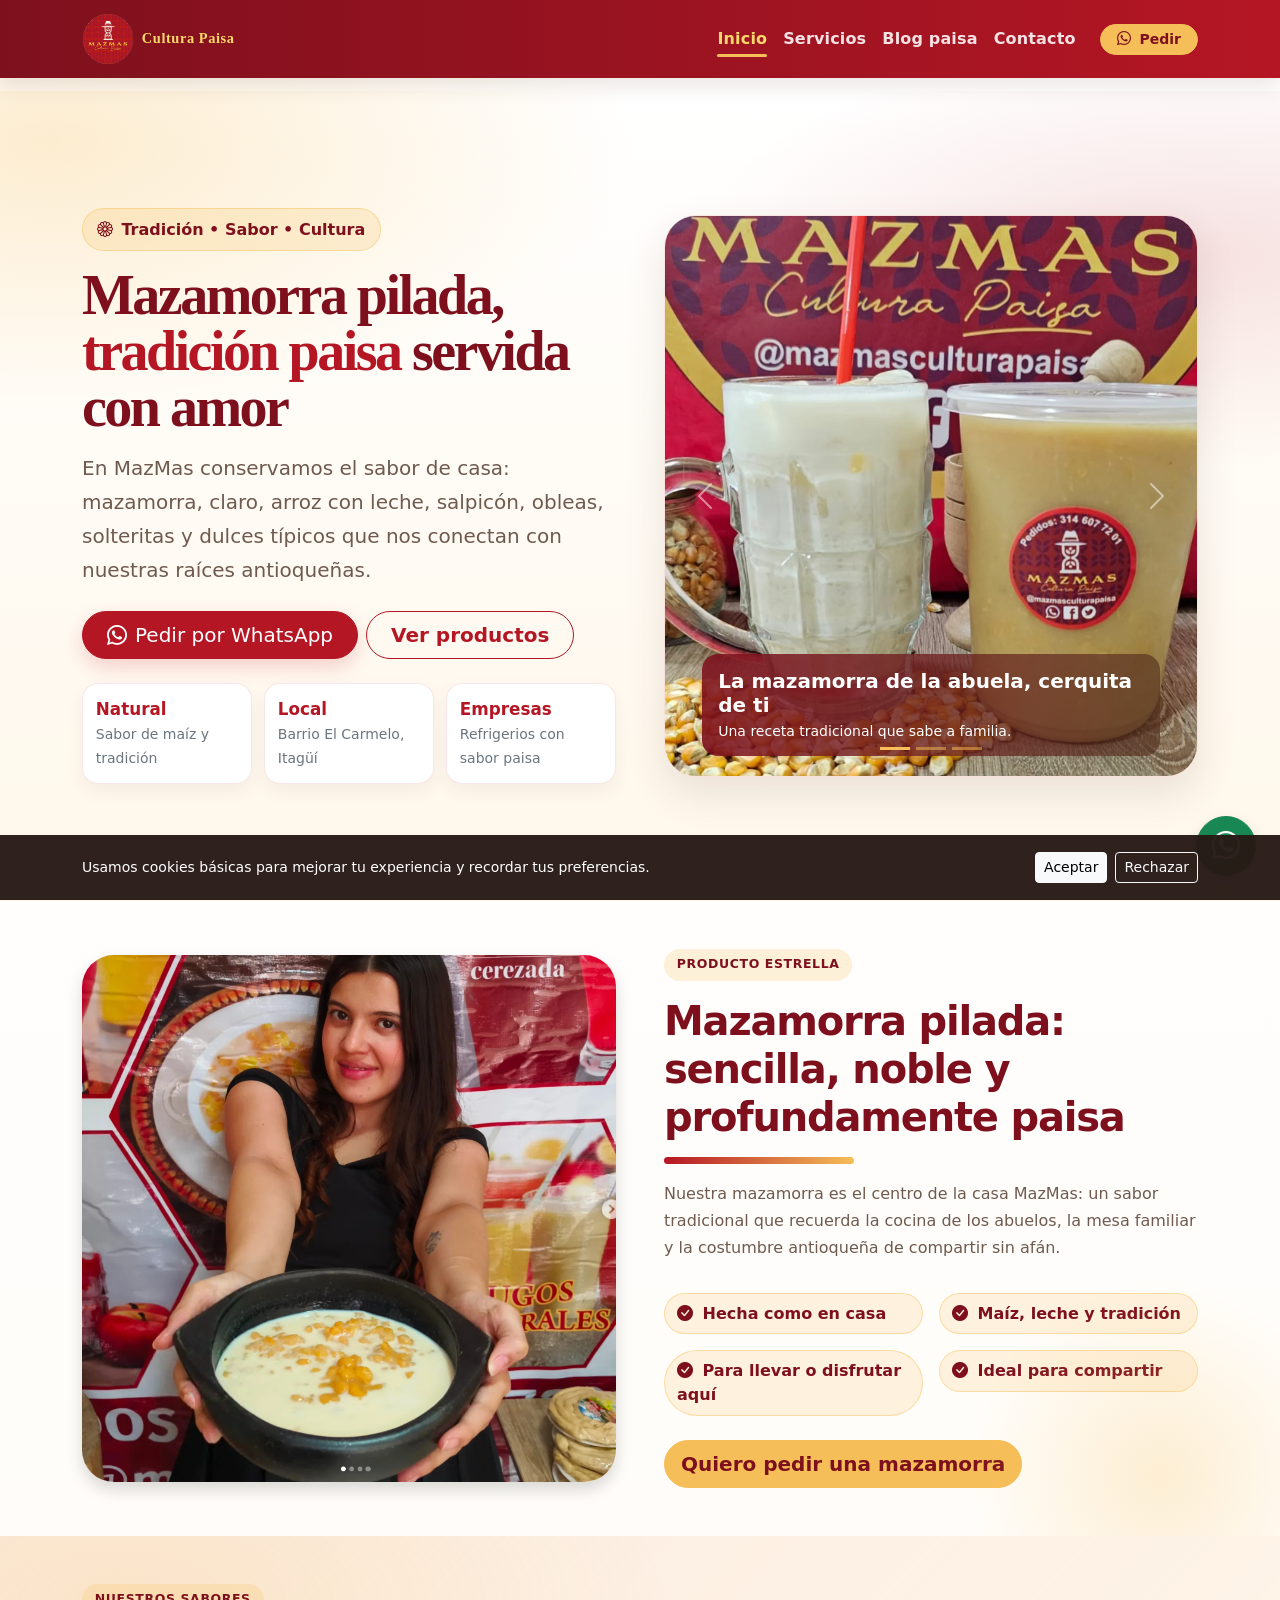
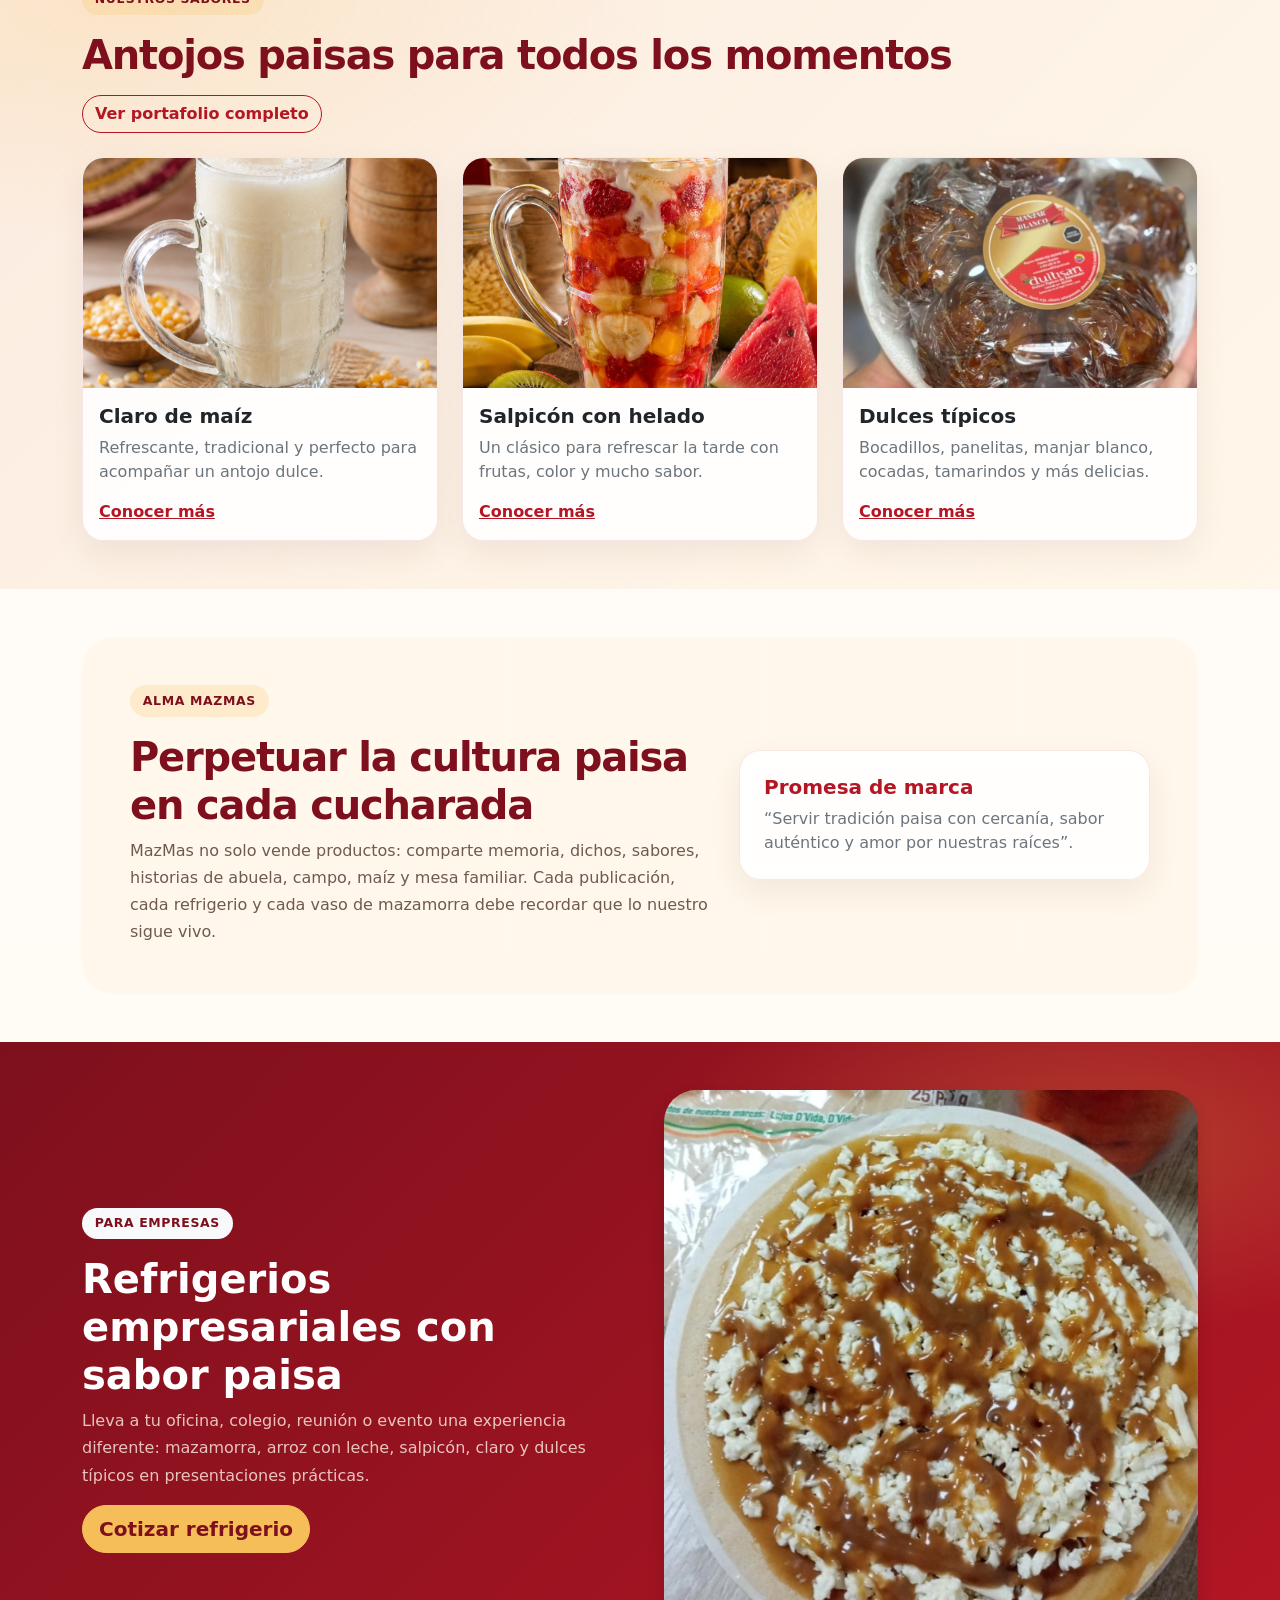
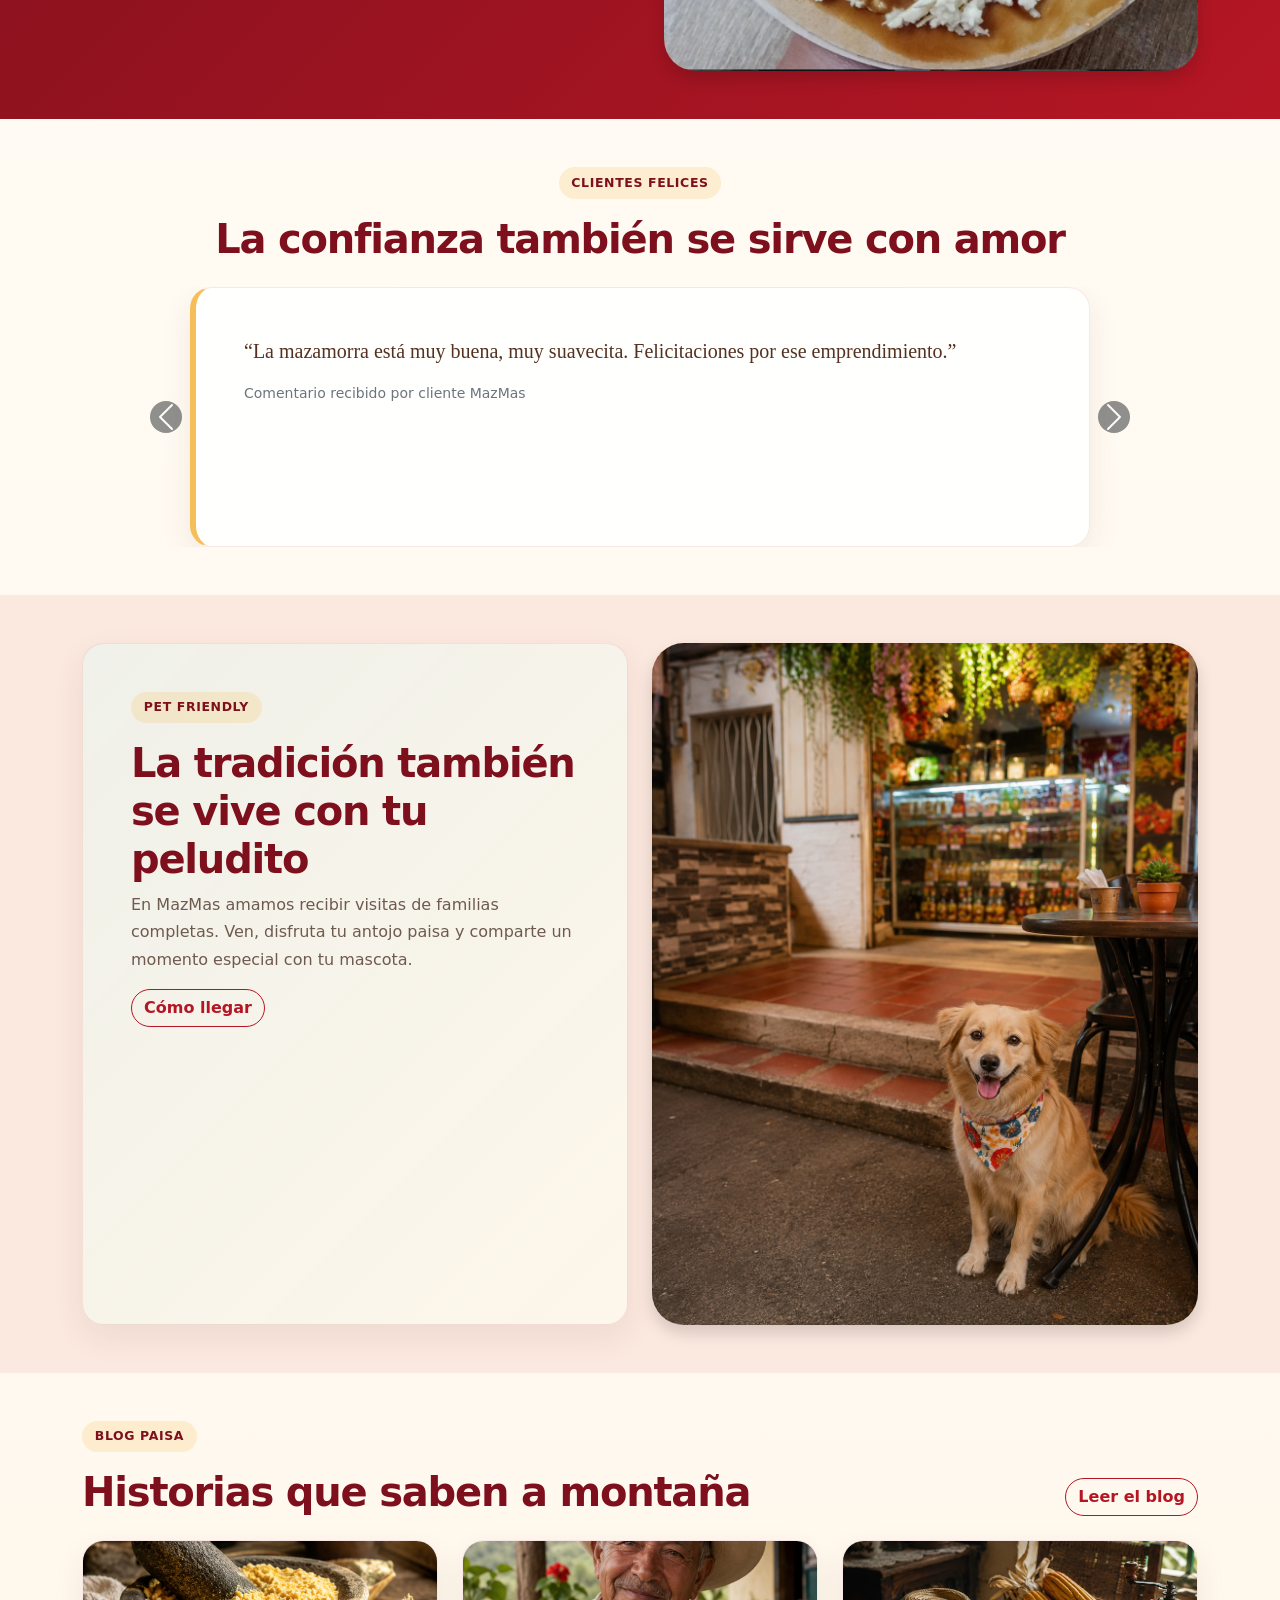
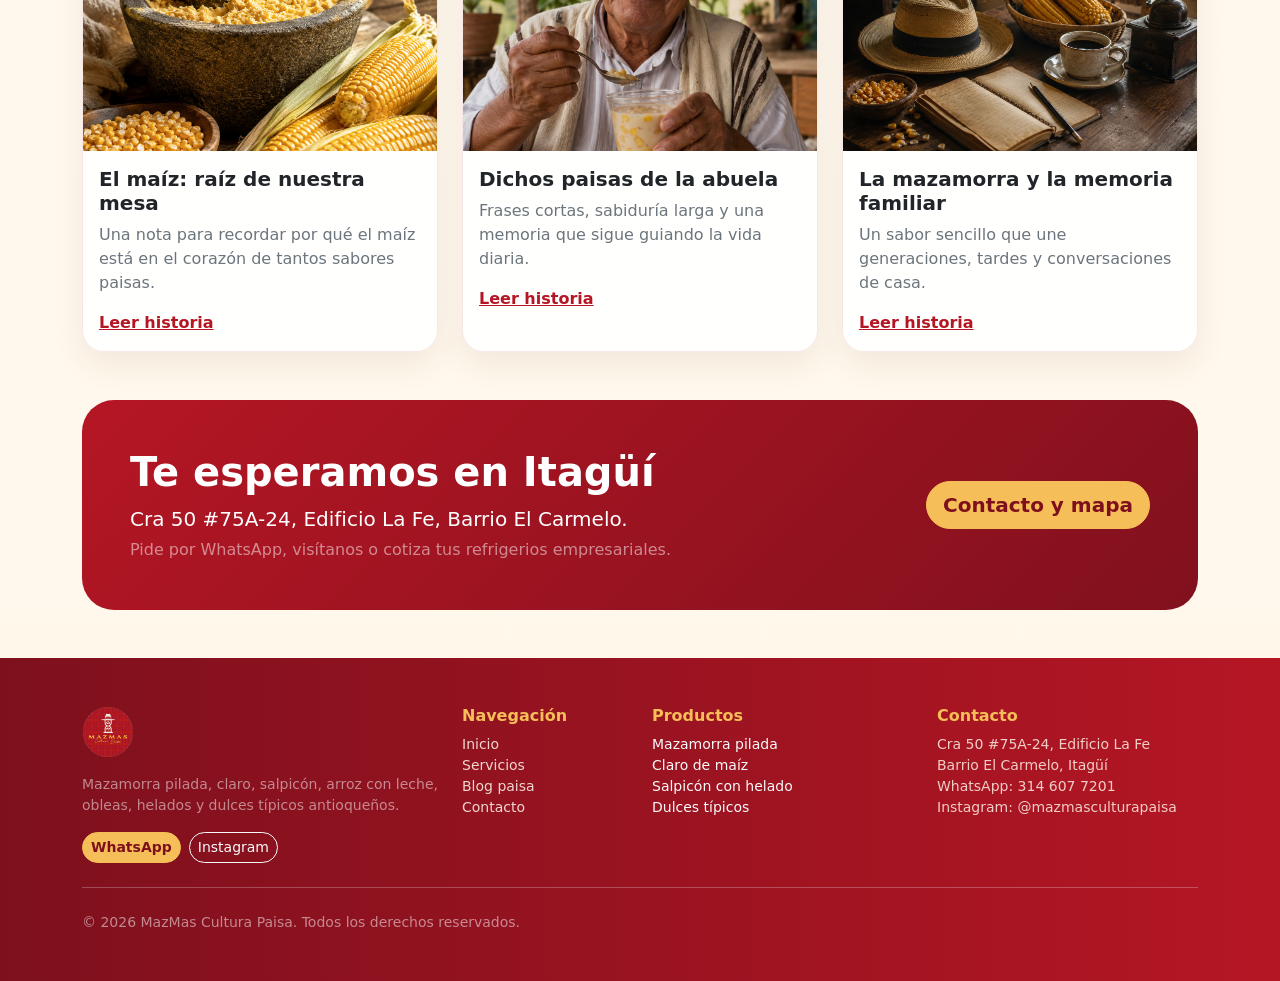
==== index.html @ f9af4843 "Add files via upload" ====
<!doctype html>
<html lang="es" data-bs-theme="light">
<head>
  <meta charset="utf-8">
  <meta name="viewport" content="width=device-width, initial-scale=1">
  <title>MazMas Cultura Paisa | Mazamorra pilada y dulces típicos en Itagüí</title>
  <meta name="description" content="Mazamorra pilada, claro, salpicón, arroz con leche, obleas, helados y dulces típicos antioqueños. Visítanos en Itagüí o pide por WhatsApp.">
  <meta name="keywords" content="mazamorra en Itagüí, mazamorra paisa, dulces típicos antioqueños, salpicón con helado, claro de maíz, refrigerios empresariales">
  <meta property="og:title" content="MazMas Cultura Paisa | Mazamorra pilada y tradición antioqueña">
  <meta property="og:description" content="El sabor de lo nuestro: mazamorra pilada, claro, arroz con leche, salpicón y dulces típicos.">
  <meta property="og:type" content="website">
  <meta property="og:image" content="assets/img/hero-mazamorra.jpg">
  <meta property="og:url" content="https://www.mazmasculturapaisa.com">
  <link rel="icon" href="favicon.svg" type="image/svg+xml">
  <link href="https://cdn.jsdelivr.net/npm/bootstrap@5.3.8/dist/css/bootstrap.min.css" rel="stylesheet">
  <link rel="stylesheet" href="https://cdn.jsdelivr.net/npm/bootstrap-icons@1.13.1/font/bootstrap-icons.min.css">
  <link rel="stylesheet" href="assets/css/main.css">
  <link rel="stylesheet" href="assets/css/index.css">
  <script type="application/ld+json">
  {
    "@context": "https://schema.org",
    "@type": "Restaurant",
    "name": "MazMas Cultura Paisa",
    "servesCuisine": "Colombiana tradicional",
    "address": {
      "@type": "PostalAddress",
      "streetAddress": "Cra 50 #75A-24, Edificio La Fe, Barrio El Carmelo",
      "addressLocality": "Itagüí",
      "addressRegion": "Antioquia",
      "addressCountry": "CO"
    },
    "telephone": "+57 314 607 7201",
    "sameAs": ["https://www.instagram.com/mazmasculturapaisa/"]
  }
  </script>
</head>
<body class="d-flex flex-column min-vh-100">

<a class="skip-link" href="#contenido">Saltar al contenido principal</a>
<header class="border-bottom">
  <nav class="navbar navbar-expand-lg navbar-dark bg-mazmas fixed-top" aria-label="Barra de navegación principal">
    <div class="container">
      <a class="navbar-brand d-flex align-items-center gap-2 fw-bold" href="index.html" title="Ir al inicio">
        <img src="assets/img/logo-mazmas-transparente.png" alt="Cultura Paisa" class="logo-mazmas" loading="eager">
        <span class="brand-tagline">Cultura Paisa</span>
      </a>
      <button class="navbar-toggler" type="button" data-bs-toggle="collapse" data-bs-target="#navMain"
        aria-controls="navMain" aria-expanded="false" aria-label="Mostrar menú">
        <span class="navbar-toggler-icon"></span>
      </button>
      <div id="navMain" class="collapse navbar-collapse">
        <ul class="navbar-nav ms-auto align-items-lg-center">
          <li class="nav-item"><a class="nav-link active" aria-current="page" href="index.html">Inicio</a></li>
          <li class="nav-item"><a class="nav-link" href="pages/servicios.html">Servicios</a></li>
          <li class="nav-item"><a class="nav-link" href="pages/blog.html">Blog paisa</a></li>
          <li class="nav-item"><a class="nav-link" href="pages/contacto.html">Contacto</a></li>
          <li class="nav-item ms-lg-3 mt-2 mt-lg-0">
            <a class="btn btn-gold btn-sm rounded-pill px-3" href="https://wa.me/573146077201?text=Hola%20MazMas%2C%20quiero%20hacer%20un%20pedido." target="_blank" rel="noopener">
              <i class="bi bi-whatsapp me-1" aria-hidden="true"></i> Pedir
            </a>
          </li>
        </ul>
      </div>
    </div>
  </nav>
</header>

<main id="contenido" class="pt-navbar">
  <section class="hero-mazmas py-5">
    <div class="container">
      <div class="row align-items-center g-5">
        <div class="col-lg-6">
          <span class="hero-kicker mb-3"><i class="bi bi-flower1" aria-hidden="true"></i> Tradición • Sabor • Cultura</span>
          <h1 class="display-4 fw-bold hero-title lh-1 mb-3">Mazamorra pilada, <span>tradición paisa</span> servida con amor</h1>
          <p class="lead lead-soft mb-4">
            En MazMas conservamos el sabor de casa: mazamorra, claro, arroz con leche, salpicón, obleas, solteritas y dulces típicos que nos conectan con nuestras raíces antioqueñas.
          </p>
          <div class="d-flex flex-wrap gap-2 mb-4">
            <a class="btn btn-mazmas btn-lg rounded-pill px-4" href="https://wa.me/573146077201?text=Hola%20MazMas%2C%20quiero%20hacer%20un%20pedido." target="_blank" rel="noopener">
              <i class="bi bi-whatsapp me-2" aria-hidden="true"></i>Pedir por WhatsApp
            </a>
            <a class="btn btn-outline-mazmas btn-lg rounded-pill px-4" href="pages/servicios.html">Ver productos</a>
          </div>
          <div class="hero-stats">
            <div class="stat-pill"><strong>Natural</strong><span class="small text-secondary">Sabor de maíz y tradición</span></div>
            <div class="stat-pill"><strong>Local</strong><span class="small text-secondary">Barrio El Carmelo, Itagüí</span></div>
            <div class="stat-pill"><strong>Empresas</strong><span class="small text-secondary">Refrigerios con sabor paisa</span></div>
          </div>
        </div>
        <div class="col-lg-6">
          <div id="carouselHeroMazmas" class="carousel slide hero-card" data-bs-ride="carousel" aria-label="Carrusel MazMas">
            <div class="carousel-indicators">
              <button type="button" data-bs-target="#carouselHeroMazmas" data-bs-slide-to="0" class="active" aria-current="true" aria-label="Mazamorra"></button>
              <button type="button" data-bs-target="#carouselHeroMazmas" data-bs-slide-to="1" aria-label="Local"></button>
              <button type="button" data-bs-target="#carouselHeroMazmas" data-bs-slide-to="2" aria-label="Refrigerios"></button>
            </div>
            <div class="carousel-inner">
              <div class="carousel-item active" data-bs-interval="5200">
                <img src="assets/img/Mazamorra 1.png" class="d-block w-100" alt="Mazamorra pilada MazMas servida con maíz y leche" loading="eager">
                <div class="carousel-caption">
                  <h2 class="h5 fw-bold mb-1">La mazamorra de la abuela, cerquita de ti</h2>
                  <p class="mb-0 small">Una receta tradicional que sabe a familia.</p>
                </div>
              </div>
              <div class="carousel-item" data-bs-interval="5200">
                <img src="assets/img/Local 2.jpg" class="d-block w-100" alt="Fachada y punto de venta MazMas en Itagüí" loading="lazy">
                <div class="carousel-caption">
                  <h2 class="h5 fw-bold mb-1">Ven por el sabor de lo nuestro</h2>
                  <p class="mb-0 small">Cra 50 #75A-24, Edificio La Fe, Barrio El Carmelo.</p>
                </div>
              </div>
              <div class="carousel-item" data-bs-interval="5200">
                <img src="assets/img/Mazamorra 3.png" class="d-block w-100" alt="Refrigerios empresariales con productos tradicionales paisas" loading="lazy">
                <div class="carousel-caption">
                  <h2 class="h5 fw-bold mb-1">Refrigerios con identidad paisa</h2>
                  <p class="mb-0 small">Para oficinas, colegios, eventos y reuniones.</p>
                </div>
              </div>
            </div>
            <button class="carousel-control-prev" type="button" data-bs-target="#carouselHeroMazmas" data-bs-slide="prev">
              <span class="carousel-control-prev-icon" aria-hidden="true"></span>
              <span class="visually-hidden">Anterior</span>
            </button>
            <button class="carousel-control-next" type="button" data-bs-target="#carouselHeroMazmas" data-bs-slide="next">
              <span class="carousel-control-next-icon" aria-hidden="true"></span>
              <span class="visually-hidden">Siguiente</span>
            </button>
          </div>
        </div>
      </div>
    </div>
  </section>

  <section class="py-5 star-section">
    <div class="container">
      <div class="row align-items-center g-5">
        <div class="col-lg-6">
          <img src="assets/img/Mazamorra.png" alt="Mazamorra pilada tradicional en cazuela" class="img-fluid rounded-5 shadow" loading="lazy">
        </div>
        <div class="col-lg-6">
          <span class="section-eyebrow mb-3">Producto estrella</span>
          <h2 class="display-6 fw-bold section-title">Mazamorra pilada: sencilla, noble y profundamente paisa</h2>
          <div class="divider-maiz my-3"></div>
          <p class="lead-soft">
            Nuestra mazamorra es el centro de la casa MazMas: un sabor tradicional que recuerda la cocina de los abuelos, la mesa familiar y la costumbre antioqueña de compartir sin afán.
          </p>
          <div class="row g-3 mt-2">
            <div class="col-md-6"><div class="badge-soft w-100"><i class="bi bi-check-circle-fill me-1"></i> Hecha como en casa</div></div>
            <div class="col-md-6"><div class="badge-soft w-100"><i class="bi bi-check-circle-fill me-1"></i> Maíz, leche y tradición</div></div>
            <div class="col-md-6"><div class="badge-soft w-100"><i class="bi bi-check-circle-fill me-1"></i> Para llevar o disfrutar aquí</div></div>
            <div class="col-md-6"><div class="badge-soft w-100"><i class="bi bi-check-circle-fill me-1"></i> Ideal para compartir</div></div>
          </div>
          <a class="btn btn-gold btn-lg rounded-pill mt-4" href="pages/contacto.html">Quiero pedir una mazamorra</a>
        </div>
      </div>
    </div>
  </section>

  <section class="py-5 pattern-bg" id="productos">
    <div class="container">
      <div class="d-flex flex-wrap align-items-end justify-content-between gap-3 mb-4">
        <div>
          <span class="section-eyebrow mb-3">Nuestros sabores</span>
          <h2 class="display-6 fw-bold section-title mb-0">Antojos paisas para todos los momentos</h2>
        </div>
        <a href="pages/servicios.html" class="btn btn-outline-mazmas rounded-pill">Ver portafolio completo</a>
      </div>

      <div class="row g-4">
        <div class="col-md-6 col-lg-4">
          <article class="card card-mazmas product-card h-100">
            <img src="assets/img/Claro.png" class="card-img-top" alt="Claro de maíz tradicional y refrescante" loading="lazy">
            <div class="card-body">
              <h3 class="h5 fw-bold">Claro de maíz</h3>
              <p class="text-secondary">Refrescante, tradicional y perfecto para acompañar un antojo dulce.</p>
              <a class="stretched-link fw-bold" href="pages/servicios.html#claro">Conocer más</a>
            </div>
          </article>
        </div>
        <div class="col-md-6 col-lg-4">
          <article class="card card-mazmas product-card h-100">
            <img src="assets/img/Salpicón.png" class="card-img-top" alt="Salpicón con helado lleno de color y fruta" loading="lazy">
            <div class="card-body">
              <h3 class="h5 fw-bold">Salpicón con helado</h3>
              <p class="text-secondary">Un clásico para refrescar la tarde con frutas, color y mucho sabor.</p>
              <a class="stretched-link fw-bold" href="pages/servicios.html#salpicon">Conocer más</a>
            </div>
          </article>
        </div>
        <div class="col-md-6 col-lg-4">
          <article class="card card-mazmas product-card h-100">
            <img src="assets/img/Dulces 2.png" class="card-img-top" alt="Dulces típicos antioqueños" loading="lazy">
            <div class="card-body">
              <h3 class="h5 fw-bold">Dulces típicos</h3>
              <p class="text-secondary">Bocadillos, panelitas, manjar blanco, cocadas, tamarindos y más delicias.</p>
              <a class="stretched-link fw-bold" href="pages/servicios.html#dulces">Conocer más</a>
            </div>
          </article>
        </div>
      </div>
    </div>
  </section>

  <section class="py-5">
    <div class="container">
      <div class="tradition-box p-4 p-lg-5">
        <div class="row align-items-center g-4">
          <div class="col-lg-7">
            <span class="section-eyebrow mb-3">Alma MazMas</span>
            <h2 class="display-6 fw-bold section-title">Perpetuar la cultura paisa en cada cucharada</h2>
            <p class="lead-soft mb-0">
              MazMas no solo vende productos: comparte memoria, dichos, sabores, historias de abuela, campo, maíz y mesa familiar. Cada publicación, cada refrigerio y cada vaso de mazamorra debe recordar que lo nuestro sigue vivo.
            </p>
          </div>
          <div class="col-lg-5">
            <div class="card-mazmas p-4">
              <h3 class="h5 fw-bold text-mazmas">Promesa de marca</h3>
              <p class="mb-0 text-secondary">“Servir tradición paisa con cercanía, sabor auténtico y amor por nuestras raíces”.</p>
            </div>
          </div>
        </div>
      </div>
    </div>
  </section>

  <section class="py-5 pattern-red">
    <div class="container">
      <div class="row align-items-center g-5">
        <div class="col-lg-6">
          <span class="section-eyebrow mb-3 bg-light">Para empresas</span>
          <h2 class="display-6 fw-bold">Refrigerios empresariales con sabor paisa</h2>
          <p class="lead-soft">
            Lleva a tu oficina, colegio, reunión o evento una experiencia diferente: mazamorra, arroz con leche, salpicón, claro y dulces típicos en presentaciones prácticas.
          </p>
          <a class="btn btn-gold btn-lg rounded-pill" href="pages/contacto.html#form-contacto">Cotizar refrigerio</a>
        </div>
        <div class="col-lg-6">
          <img src="assets/img/Oblea.png" alt="Refrigerios empresariales MazMas con mazamorra y dulces típicos" class="img-fluid rounded-5 shadow" loading="lazy">
        </div>
      </div>
    </div>
  </section>

  <section class="py-5" id="testimonios">
    <div class="container">
      <div class="text-center mb-4">
        <span class="section-eyebrow mb-3">Clientes felices</span>
        <h2 class="display-6 fw-bold section-title">La confianza también se sirve con amor</h2>
      </div>
      <div id="carouselTestimonios" class="carousel slide" data-bs-ride="carousel">
        <div class="carousel-inner">
          <div class="carousel-item active">
            <div class="card card-mazmas testimonial-card p-4 p-lg-5 mx-auto" style="max-width: 900px;">
              <p class="testimonial-quote">“La mazamorra está muy buena, muy suavecita. Felicitaciones por ese emprendimiento.”</p>
              <p class="mb-0 small text-secondary">Comentario recibido por cliente MazMas</p>
            </div>
          </div>
          <div class="carousel-item">
            <div class="card card-mazmas testimonial-card p-4 p-lg-5 mx-auto" style="max-width: 900px;">
              <p class="testimonial-quote">“Excelente atención y un producto espectacular. Ya no me veo comprándolo en otro lugar.”</p>
              <p class="mb-0 small text-secondary">Comentario recibido por cliente MazMas</p>
            </div>
          </div>
          <div class="carousel-item">
            <div class="card card-mazmas testimonial-card p-4 p-lg-5 mx-auto" style="max-width: 900px;">
              <p class="testimonial-quote">“Las mazamorras fueron todo un éxito, a todos les gustó muchísimo.”</p>
              <p class="mb-0 small text-secondary">Comentario recibido por cliente MazMas</p>
            </div>
          </div>
        </div>
        <button class="carousel-control-prev" type="button" data-bs-target="#carouselTestimonios" data-bs-slide="prev">
          <span class="carousel-control-prev-icon bg-dark rounded-circle" aria-hidden="true"></span>
          <span class="visually-hidden">Anterior</span>
        </button>
        <button class="carousel-control-next" type="button" data-bs-target="#carouselTestimonios" data-bs-slide="next">
          <span class="carousel-control-next-icon bg-dark rounded-circle" aria-hidden="true"></span>
          <span class="visually-hidden">Siguiente</span>
        </button>
      </div>
    </div>
  </section>

  <section class="py-5 bg-soft">
    <div class="container">
      <div class="row g-4 align-items-stretch">
        <div class="col-lg-6">
          <div class="card-mazmas pet-card p-4 p-lg-5 h-100">
            <span class="section-eyebrow mb-3">Pet Friendly</span>
            <h2 class="h1 fw-bold section-title">La tradición también se vive con tu peludito</h2>
            <p class="lead-soft">En MazMas amamos recibir visitas de familias completas. Ven, disfruta tu antojo paisa y comparte un momento especial con tu mascota.</p>
            <a class="btn btn-outline-mazmas rounded-pill" href="pages/contacto.html#ubicacion">Cómo llegar</a>
          </div>
        </div>
        <div class="col-lg-6">
          <img src="assets/img/Pet.png" alt="Cliente visitando MazMas con su mascota" class="img-fluid rounded-5 shadow h-100 img-cover" loading="lazy">
        </div>
      </div>
    </div>
  </section>

  <section class="py-5">
    <div class="container">
      <div class="d-flex flex-wrap justify-content-between align-items-end gap-3 mb-4">
        <div>
          <span class="section-eyebrow mb-3">Blog paisa</span>
          <h2 class="display-6 fw-bold section-title mb-0">Historias que saben a montaña</h2>
        </div>
        <a class="btn btn-outline-mazmas rounded-pill" href="pages/blog.html">Leer el blog</a>
      </div>
      <div class="row g-4">
        <div class="col-md-4">
          <article class="card card-mazmas h-100">
            <img src="assets/img/Maiz.png" class="card-img-top blog-preview-img" alt="Maíz como raíz de la cocina paisa" loading="lazy">
            <div class="card-body blog-card-body">
              <h3 class="h5 fw-bold">El maíz: raíz de nuestra mesa</h3>
              <p class="text-secondary">Una nota para recordar por qué el maíz está en el corazón de tantos sabores paisas.</p>
              <a class="stretched-link fw-bold" href="pages/blog.html#maiz">Leer historia</a>
            </div>
          </article>
        </div>
        <div class="col-md-4">
          <article class="card card-mazmas h-100">
            <img src="assets/img/Abuelo.png" class="card-img-top blog-preview-img" alt="Dichos paisas y sabiduría de abuela" loading="lazy">
            <div class="card-body blog-card-body">
              <h3 class="h5 fw-bold">Dichos paisas de la abuela</h3>
              <p class="text-secondary">Frases cortas, sabiduría larga y una memoria que sigue guiando la vida diaria.</p>
              <a class="stretched-link fw-bold" href="pages/blog.html#refranes">Leer historia</a>
            </div>
          </article>
        </div>
        <div class="col-md-4">
          <article class="card card-mazmas h-100">
            <img src="assets/img/Dichos.png" class="card-img-top blog-preview-img" alt="Historia de abuela y cocina tradicional" loading="lazy">
            <div class="card-body blog-card-body">
              <h3 class="h5 fw-bold">La mazamorra y la memoria familiar</h3>
              <p class="text-secondary">Un sabor sencillo que une generaciones, tardes y conversaciones de casa.</p>
              <a class="stretched-link fw-bold" href="pages/blog.html#mazamorra">Leer historia</a>
            </div>
          </article>
        </div>
      </div>
    </div>
  </section>

  <section class="pb-5" id="ubicacion">
    <div class="container">
      <div class="location-panel p-4 p-lg-5">
        <div class="row align-items-center g-4">
          <div class="col-lg-8">
            <h2 class="h1 fw-bold">Te esperamos en Itagüí</h2>
            <p class="lead mb-1">Cra 50 #75A-24, Edificio La Fe, Barrio El Carmelo.</p>
            <p class="mb-0 text-white-50">Pide por WhatsApp, visítanos o cotiza tus refrigerios empresariales.</p>
          </div>
          <div class="col-lg-4 text-lg-end">
            <a class="btn btn-gold btn-lg rounded-pill" href="pages/contacto.html">Contacto y mapa</a>
          </div>
        </div>
      </div>
    </div>
  </section>
</main>

<a href="https://wa.me/573146077201?text=Hola%20MazMas%2C%20quiero%20hacer%20un%20pedido." 
  class="btn btn-success rounded-circle shadow position-fixed end-0 bottom-0 m-4 whatsapp-float"
  target="_blank" rel="noopener" aria-label="Escribir a MazMas por WhatsApp">
  <i class="bi bi-whatsapp" aria-hidden="true"></i>
</a>

<div id="cookieBanner" class="cookie-banner alert" role="alert" aria-label="Aviso de cookies">
  <div class="container d-flex flex-wrap align-items-center justify-content-between gap-3">
    <p class="mb-0 small">Usamos cookies básicas para mejorar tu experiencia y recordar tus preferencias.</p>
    <div class="d-flex gap-2">
      <button id="btnCookiesAceptar" class="btn btn-light btn-sm" type="button">Aceptar</button>
      <button id="btnCookiesRechazar" class="btn btn-outline-light btn-sm" type="button">Rechazar</button>
    </div>
  </div>
</div>

<footer class="py-5 bg-mazmas text-light mt-auto">
  <div class="container">
    <div class="row gy-4 align-items-start">
      <div class="col-lg-4">
        <img src="assets/img/logo-mazmas-transparente.png" alt="MazMas Cultura Paisa" class="logo-mazmas mb-3" loading="lazy">
        <p class="mb-3 small text-white-50">Mazamorra pilada, claro, salpicón, arroz con leche, obleas, helados y dulces típicos antioqueños.</p>
        <div class="d-flex gap-2">
          <a class="btn btn-gold btn-sm rounded-pill" href="https://wa.me/573146077201" target="_blank" rel="noopener">WhatsApp</a>
          <a class="btn btn-outline-light btn-sm rounded-pill" href="https://www.instagram.com/mazmasculturapaisa/" target="_blank" rel="noopener">Instagram</a>
        </div>
      </div>
      <div class="col-6 col-lg-2">
        <h2 class="h6 fw-bold text-gold">Navegación</h2>
        <ul class="list-unstyled small mb-0">
          <li><a class="footer-link" href="index.html">Inicio</a></li>
          <li><a class="footer-link" href="pages/servicios.html">Servicios</a></li>
          <li><a class="footer-link" href="pages/blog.html">Blog paisa</a></li>
          <li><a class="footer-link" href="pages/contacto.html">Contacto</a></li>
        </ul>
      </div>
      <div class="col-6 col-lg-3">
        <h2 class="h6 fw-bold text-gold">Productos</h2>
        <ul class="list-unstyled small mb-0">
          <li>Mazamorra pilada</li>
          <li>Claro de maíz</li>
          <li>Salpicón con helado</li>
          <li>Dulces típicos</li>
        </ul>
      </div>
      <div class="col-lg-3">
        <h2 class="h6 fw-bold text-gold">Contacto</h2>
        <address class="footer-address small mb-0">Cra 50 #75A-24, Edificio La Fe
Barrio El Carmelo, Itagüí
WhatsApp: 314 607 7201
Instagram: @mazmasculturapaisa</address>
      </div>
    </div>
    <hr class="border-light opacity-25 my-4">
    <p class="small mb-0 text-white-50">&copy; <span id="year"></span> MazMas Cultura Paisa. Todos los derechos reservados.</p>
  </div>
</footer>

<script src="https://cdn.jsdelivr.net/npm/bootstrap@5.3.8/dist/js/bootstrap.bundle.min.js"></script>
<script src="assets/js/main.js"></script>
<script src="assets/js/index.js"></script>
</body>
</html>
---- assets/css/main.css ----
:root{
  --mazmas-red: #B51624;
  --mazmas-deep-red: #7E101D;
  --mazmas-gold: #F6BE58;
  --mazmas-yellow: #FFD86B;
  --mazmas-cream: #FFF7EA;
  --mazmas-soft: #FBE8DE;
  --mazmas-brown: #543120;
  --mazmas-green: #66712C;
  --mazmas-ink: #271915;
  --mazmas-muted: #6f5a4f;
  --mazmas-shadow: 0 1rem 2.5rem rgba(84, 49, 32, .12);
}

*{
  box-sizing: border-box;
}

html{
  scroll-behavior: smooth;
}

body{
  font-family: system-ui, -apple-system, "Segoe UI", Roboto, Arial, sans-serif;
  color: var(--mazmas-ink);
  background:
    radial-gradient(1000px 500px at 5% 0%, rgba(246,190,88,.18), transparent 60%),
    linear-gradient(180deg, #fff, var(--mazmas-cream));
}

::selection{
  background: var(--mazmas-gold);
  color: var(--mazmas-deep-red);
}

a{
  color: var(--mazmas-red);
}

.skip-link{
  position: absolute;
  left: -999px;
  top: 1rem;
  z-index: 2000;
  background: #fff;
  color: var(--mazmas-red);
  padding: .75rem 1rem;
  border-radius: .75rem;
  box-shadow: var(--mazmas-shadow);
}

.skip-link:focus{
  left: 1rem;
}

.pt-navbar{
  padding-top: 90px;
}

.bg-mazmas{
  background:
    linear-gradient(90deg, var(--mazmas-deep-red), var(--mazmas-red)) !important;
}

.navbar{
  box-shadow: 0 .5rem 1.25rem rgba(84, 49, 32, .12);
}

.navbar-brand{
  min-width: 0;
}

.logo-mazmas{
  height: 52px;
  width: auto;
  max-width: 180px;
  object-fit: contain;
}

.brand-tagline{
  color: var(--mazmas-yellow);
  font-family: Georgia, "Times New Roman", serif;
  letter-spacing: .04em;
  font-size: .9rem;
  white-space: nowrap;
}

.navbar .nav-link{
  font-weight: 700;
  letter-spacing: .01em;
  color: rgba(255,255,255,.88);
  position: relative;
}

.navbar .nav-link:hover,
.navbar .nav-link.active{
  color: var(--mazmas-yellow) !important;
}

.navbar .nav-link.active::after{
  content: "";
  position: absolute;
  left: .5rem;
  right: .5rem;
  bottom: .15rem;
  height: 3px;
  border-radius: 999px;
  background: var(--mazmas-gold);
}

.btn-mazmas{
  --bs-btn-color: #fff;
  --bs-btn-bg: var(--mazmas-red);
  --bs-btn-border-color: var(--mazmas-red);
  --bs-btn-hover-color: #fff;
  --bs-btn-hover-bg: var(--mazmas-deep-red);
  --bs-btn-hover-border-color: var(--mazmas-deep-red);
  --bs-btn-active-color: #fff;
  --bs-btn-active-bg: var(--mazmas-deep-red);
  --bs-btn-active-border-color: var(--mazmas-deep-red);
  box-shadow: 0 .5rem 1.25rem rgba(181,22,36,.18);
}

.btn-gold{
  --bs-btn-color: var(--mazmas-deep-red);
  --bs-btn-bg: var(--mazmas-gold);
  --bs-btn-border-color: var(--mazmas-gold);
  --bs-btn-hover-color: var(--mazmas-deep-red);
  --bs-btn-hover-bg: var(--mazmas-yellow);
  --bs-btn-hover-border-color: var(--mazmas-yellow);
  --bs-btn-active-color: var(--mazmas-deep-red);
  --bs-btn-active-bg: var(--mazmas-yellow);
  --bs-btn-active-border-color: var(--mazmas-yellow);
  font-weight: 800;
}

.btn-outline-mazmas{
  --bs-btn-color: var(--mazmas-red);
  --bs-btn-border-color: var(--mazmas-red);
  --bs-btn-hover-color: #fff;
  --bs-btn-hover-bg: var(--mazmas-red);
  --bs-btn-hover-border-color: var(--mazmas-red);
  --bs-btn-active-color: #fff;
  --bs-btn-active-bg: var(--mazmas-red);
  --bs-btn-active-border-color: var(--mazmas-red);
  font-weight: 700;
}

.text-mazmas{ color: var(--mazmas-red) !important; }
.text-gold{ color: var(--mazmas-gold) !important; }
.text-brown{ color: var(--mazmas-brown) !important; }
.bg-cream{ background: var(--mazmas-cream) !important; }
.bg-soft{ background: var(--mazmas-soft) !important; }

.section-eyebrow{
  display: inline-flex;
  align-items: center;
  gap: .5rem;
  padding: .4rem .8rem;
  border-radius: 999px;
  background: rgba(246,190,88,.22);
  color: var(--mazmas-deep-red);
  font-weight: 800;
  letter-spacing: .05em;
  text-transform: uppercase;
  font-size: .78rem;
}

.section-title{
  color: var(--mazmas-deep-red);
  letter-spacing: -.03em;
}

.lead-soft{
  color: var(--mazmas-muted);
  line-height: 1.7;
}

.card-mazmas{
  border: 1px solid rgba(181,22,36,.10);
  border-radius: 1.35rem;
  box-shadow: 0 .75rem 2rem rgba(84,49,32,.08);
  overflow: hidden;
  background: rgba(255,255,255,.88);
  backdrop-filter: blur(6px);
}

.card-mazmas:hover{
  transform: translateY(-4px);
  box-shadow: var(--mazmas-shadow);
}

.card-mazmas{
  transition: transform .22s ease, box-shadow .22s ease;
}

.img-cover{
  width: 100%;
  height: 100%;
  object-fit: cover;
}

.ratio-product{
  aspect-ratio: 4 / 3;
}

.pattern-bg{
  background:
    radial-gradient(900px 400px at 10% 10%, rgba(246,190,88,.18), transparent 60%),
    linear-gradient(135deg, rgba(181,22,36,.05), rgba(255,247,234,.8)),
    var(--mazmas-cream);
}

.pattern-red{
  background:
    radial-gradient(700px 320px at 85% 15%, rgba(246,190,88,.24), transparent 60%),
    linear-gradient(135deg, var(--mazmas-deep-red), var(--mazmas-red));
  color: #fff;
}

.pattern-red .lead-soft,
.pattern-red .text-secondary{
  color: rgba(255,247,234,.78) !important;
}

.badge-soft{
  background: rgba(246,190,88,.18);
  color: var(--mazmas-deep-red);
  border: 1px solid rgba(246,190,88,.45);
  padding: .48rem .75rem;
  border-radius: 999px;
  font-weight: 800;
}

.divider-maiz{
  height: 7px;
  width: min(190px, 45vw);
  background: linear-gradient(90deg, var(--mazmas-red), var(--mazmas-gold));
  border-radius: 999px;
}

.whatsapp-float{
  width: 60px;
  height: 60px;
  display: inline-flex;
  align-items: center;
  justify-content: center;
  font-size: 1.75rem;
  z-index: 1035;
}

.call-strip{
  background:
    linear-gradient(90deg, rgba(84,49,32,.92), rgba(126,16,29,.92)),
    var(--mazmas-brown);
  color: #fff;
}

.footer-link{
  color: rgba(255,247,234,.86);
  text-decoration: none;
}

.footer-link:hover{
  color: var(--mazmas-yellow);
  text-decoration: underline;
}

.footer-address{
  white-space: pre-line;
  font-style: normal;
  color: rgba(255,247,234,.82);
}

.cookie-banner{
  position: fixed;
  left: 0;
  right: 0;
  bottom: 0;
  z-index: 1050;
  border-radius: 0;
  margin: 0;
  background: rgba(39,25,21,.96);
  color: #fff;
}

a:focus-visible,
button:focus-visible,
input:focus-visible,
select:focus-visible,
textarea:focus-visible{
  outline: 3px solid var(--mazmas-gold);
  outline-offset: 3px;
}

@media (max-width: 575.98px){
  .pt-navbar{
    padding-top: 82px;
  }

  .logo-mazmas{
    height: 42px;
    max-width: 145px;
  }

  .brand-tagline{
    display: none;
  }

  .navbar .nav-link.active::after{
    display: none;
  }
}
---- assets/css/index.css ----
.hero-mazmas{
  min-height: calc(100vh - 90px);
  display: flex;
  align-items: center;
  background:
    radial-gradient(900px 420px at 4% 6%, rgba(246,190,88,.28), transparent 65%),
    radial-gradient(850px 360px at 94% 20%, rgba(181,22,36,.12), transparent 60%),
    linear-gradient(180deg, #fff, var(--mazmas-cream));
}

.hero-kicker{
  display: inline-flex;
  align-items: center;
  gap: .5rem;
  color: var(--mazmas-deep-red);
  background: rgba(246,190,88,.20);
  border: 1px solid rgba(246,190,88,.45);
  border-radius: 999px;
  padding: .55rem .9rem;
  font-weight: 900;
}

.hero-title{
  font-family: Georgia, "Times New Roman", serif;
  letter-spacing: -.045em;
  color: var(--mazmas-deep-red);
}

.hero-title span{
  color: var(--mazmas-red);
}

.hero-card{
  border-radius: 2rem;
  overflow: hidden;
  box-shadow: var(--mazmas-shadow);
  border: 1px solid rgba(181,22,36,.10);
}

#carouselHeroMazmas .carousel-item img{
  height: clamp(320px, 46vw, 560px);
  object-fit: cover;
}

#carouselHeroMazmas .carousel-caption{
  background: linear-gradient(90deg, rgba(126,16,29,.88), rgba(84,49,32,.65));
  border-radius: 1rem;
  padding: .9rem 1rem;
  left: 7%;
  right: 7%;
  bottom: 1.25rem;
  text-align: left;
}

#carouselHeroMazmas .carousel-indicators [data-bs-target]{
  background-color: var(--mazmas-gold);
}

.hero-stats{
  display: grid;
  grid-template-columns: repeat(3, 1fr);
  gap: .75rem;
}

.stat-pill{
  background: #fff;
  border: 1px solid rgba(181,22,36,.10);
  border-radius: 1rem;
  padding: .8rem;
  box-shadow: 0 .45rem 1.1rem rgba(84,49,32,.06);
}

.stat-pill strong{
  display: block;
  color: var(--mazmas-red);
  font-size: 1.05rem;
}

.product-card img{
  height: 230px;
  object-fit: cover;
}

.product-card .card-body{
  min-height: 220px;
}

.star-section{
  position: relative;
  overflow: hidden;
}

.star-section::before{
  content: "";
  position: absolute;
  inset: auto -90px -150px auto;
  width: 420px;
  height: 420px;
  background: radial-gradient(circle, rgba(246,190,88,.24), transparent 65%);
  border-radius: 50%;
  pointer-events: none;
}

.tradition-box{
  background:
    linear-gradient(0deg, rgba(255,247,234,.90), rgba(255,247,234,.90)),
    url("../img/blog-maiz.jpg") center/cover;
  border-radius: 2rem;
  overflow: hidden;
}

.testimonial-card{
  min-height: 260px;
  border-left: 6px solid var(--mazmas-gold);
}

.testimonial-quote{
  font-family: Georgia, "Times New Roman", serif;
  font-size: 1.25rem;
  line-height: 1.55;
  color: var(--mazmas-brown);
}

.pet-card{
  background:
    linear-gradient(135deg, rgba(102,113,44,.10), rgba(246,190,88,.12)),
    #fff;
}

.blog-preview-img{
  height: 210px;
  object-fit: cover;
}

.location-panel{
  background:
    linear-gradient(135deg, rgba(181,22,36,.94), rgba(126,16,29,.94)),
    var(--mazmas-red);
  color: #fff;
  border-radius: 2rem;
}

@media (max-width: 767.98px){
  .hero-stats{
    grid-template-columns: 1fr;
  }

  #carouselHeroMazmas .carousel-item img{
    height: 320px;
  }

  #carouselHeroMazmas .carousel-caption{
    position: static;
    border-radius: 0;
  }

  .product-card .card-body{
    min-height: auto;
  }
}
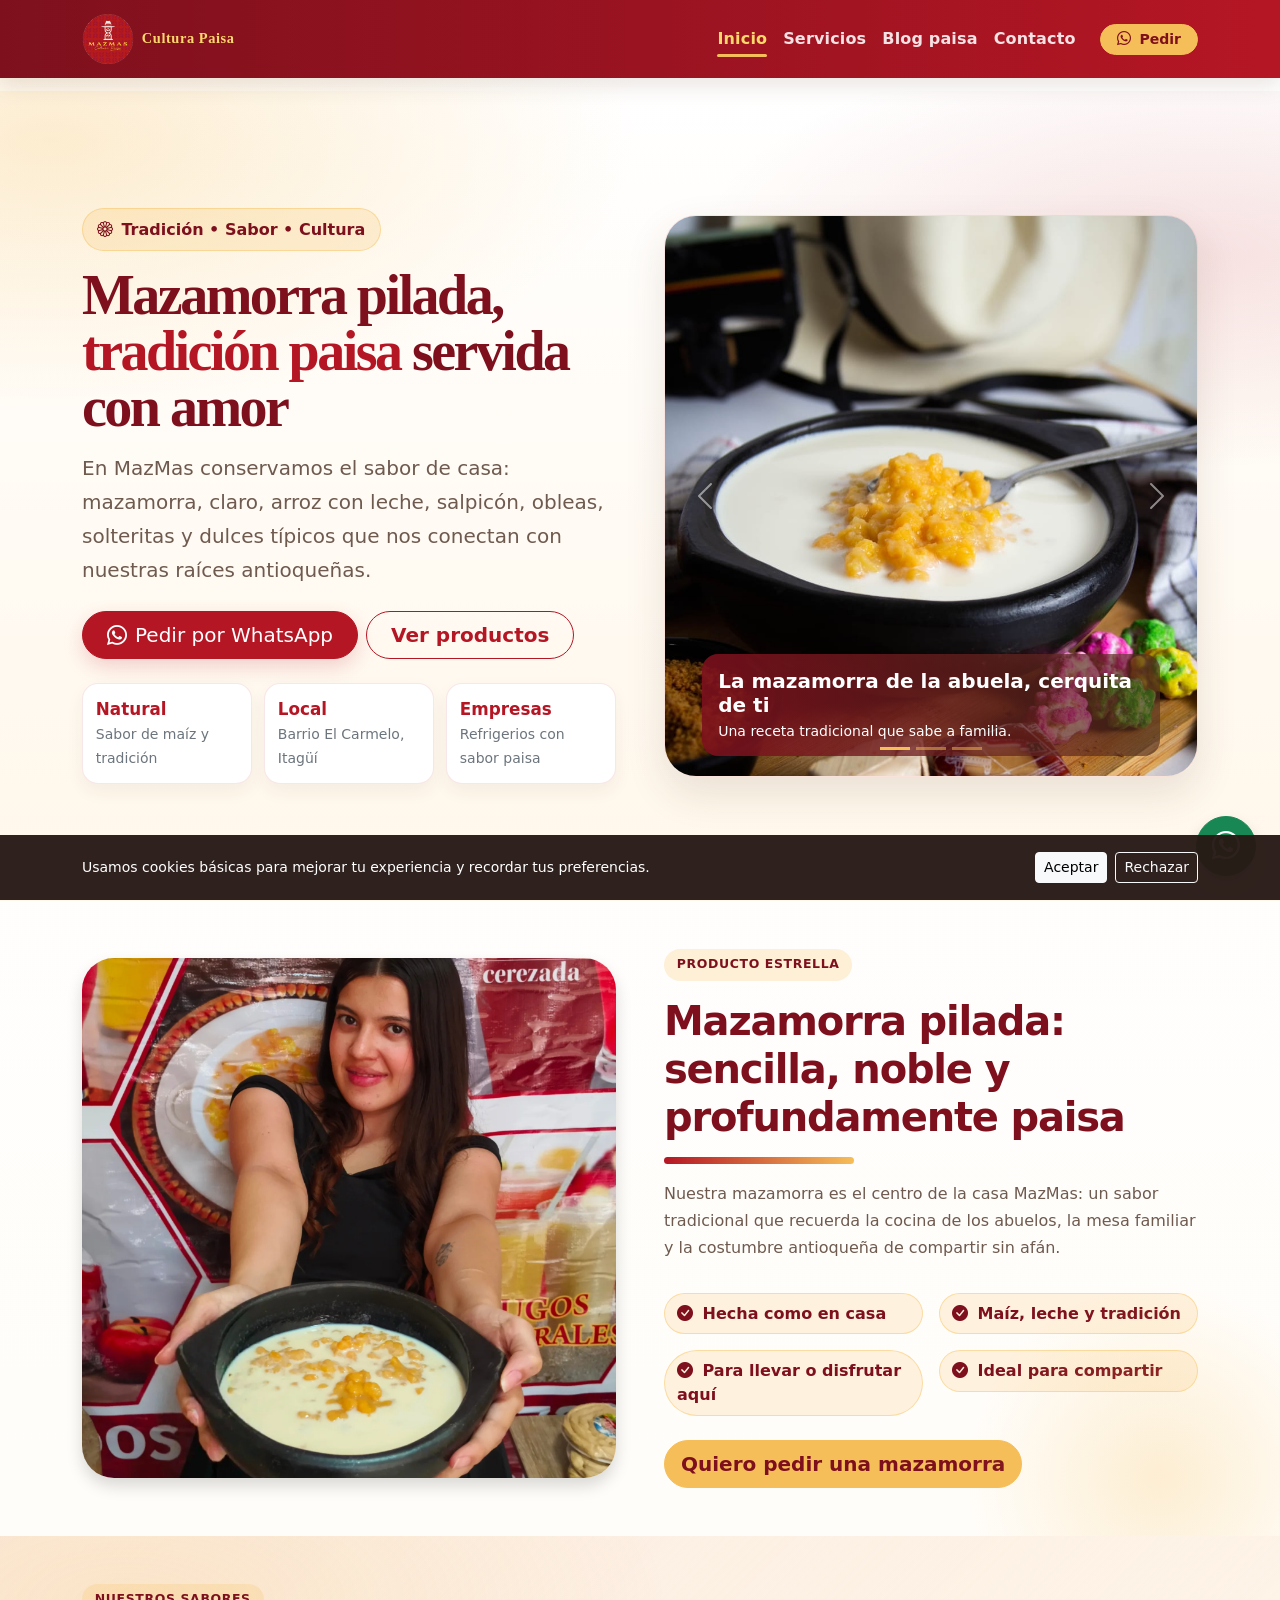
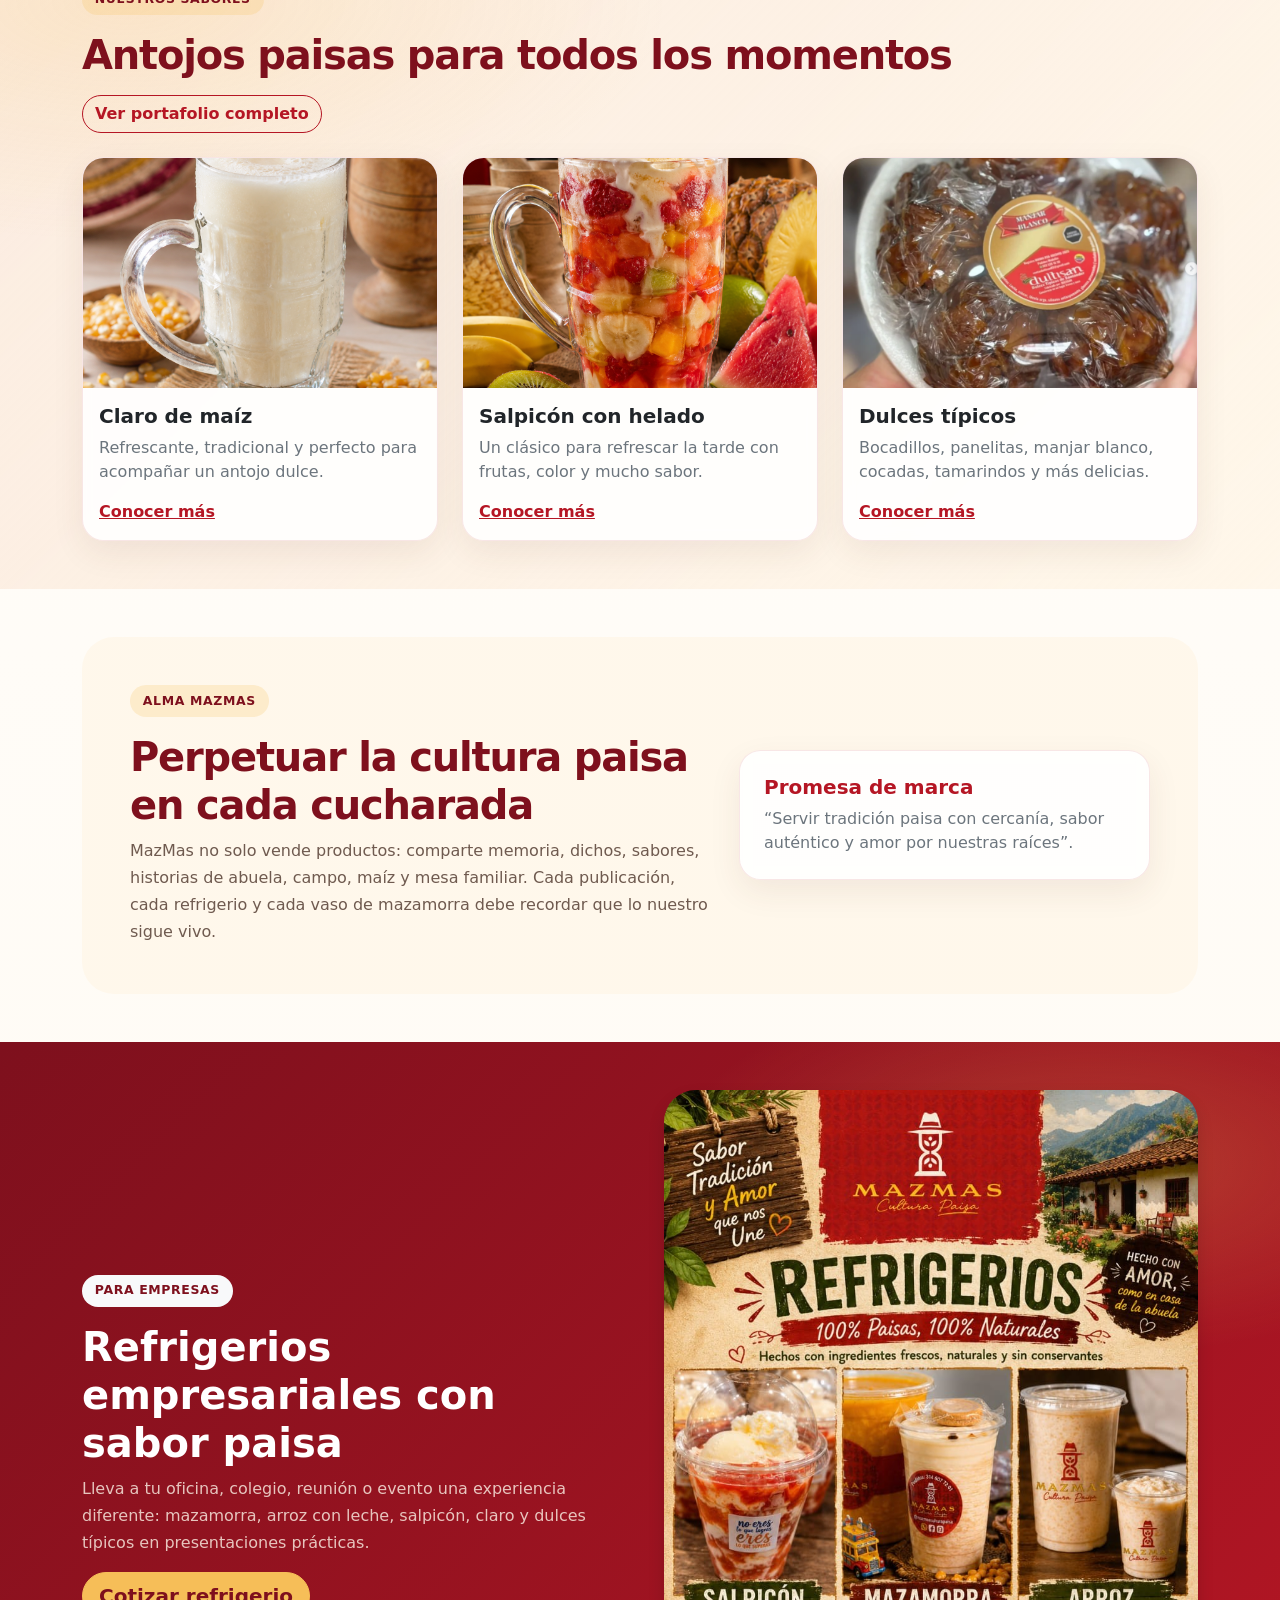
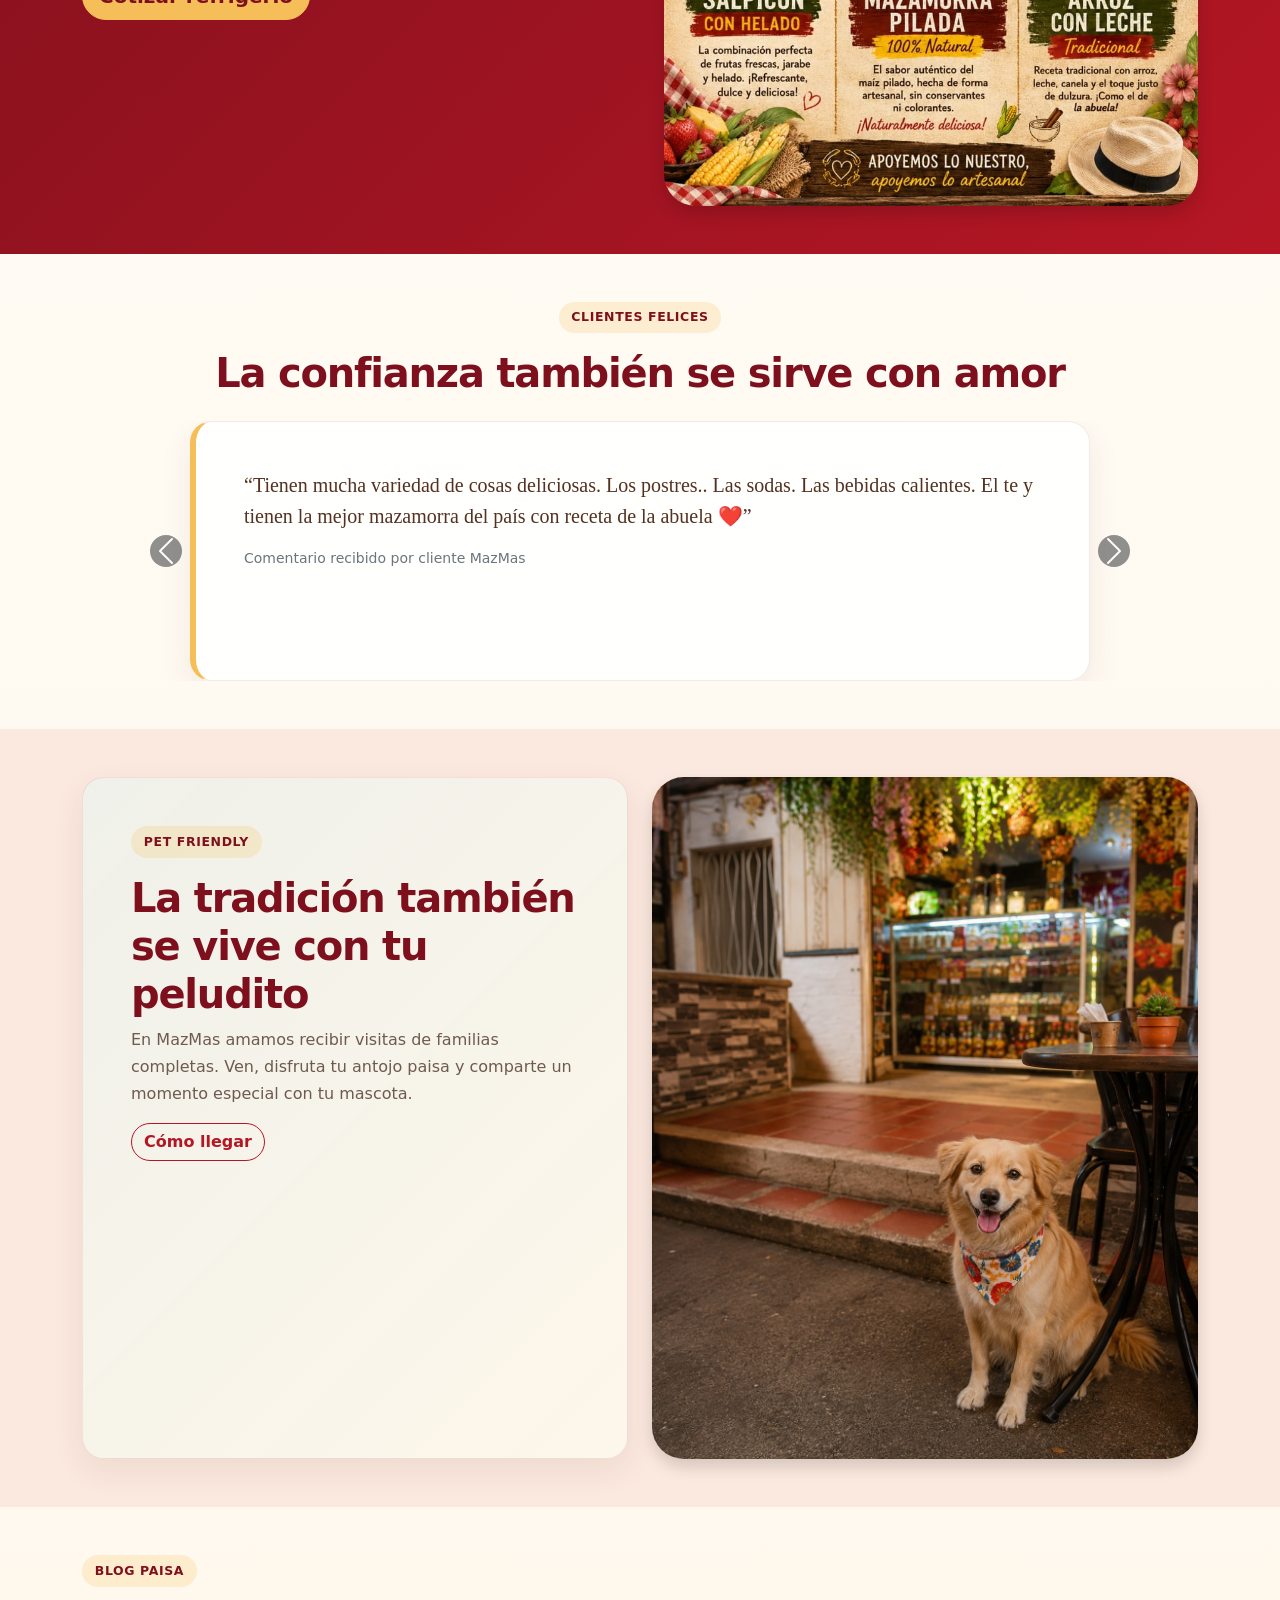
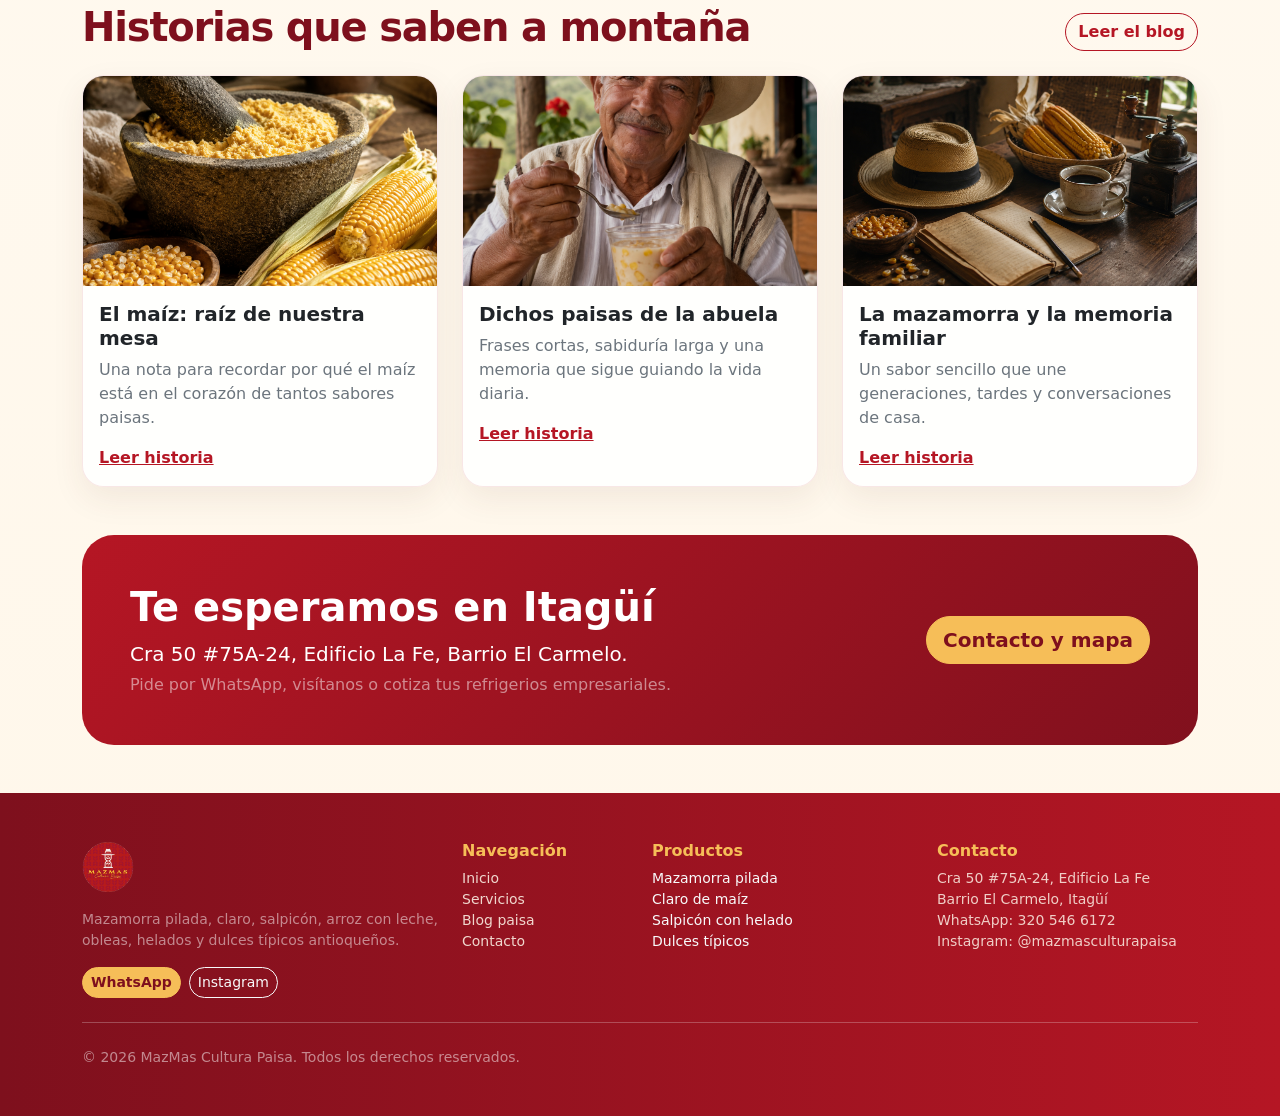
==== commit 88ced8ac: "Add files via upload" ====
--- a/index.html
+++ b/index.html
@@ -29,7 +29,7 @@
       "addressRegion": "Antioquia",
       "addressCountry": "CO"
     },
-    "telephone": "+57 314 607 7201",
+    "telephone": "+57 320 454 6172",
     "sameAs": ["https://www.instagram.com/mazmasculturapaisa/"]
   }
   </script>
@@ -55,7 +55,7 @@
           <li class="nav-item"><a class="nav-link" href="pages/blog.html">Blog paisa</a></li>
           <li class="nav-item"><a class="nav-link" href="pages/contacto.html">Contacto</a></li>
           <li class="nav-item ms-lg-3 mt-2 mt-lg-0">
-            <a class="btn btn-gold btn-sm rounded-pill px-3" href="https://wa.me/573146077201?text=Hola%20MazMas%2C%20quiero%20hacer%20un%20pedido." target="_blank" rel="noopener">
+            <a class="btn btn-gold btn-sm rounded-pill px-3" href="https://wa.me/573205466172?text=Hola%20MazMas%2C%20quiero%20hacer%20un%20pedido." target="_blank" rel="noopener">
               <i class="bi bi-whatsapp me-1" aria-hidden="true"></i> Pedir
             </a>
           </li>
@@ -76,7 +76,7 @@
             En MazMas conservamos el sabor de casa: mazamorra, claro, arroz con leche, salpicón, obleas, solteritas y dulces típicos que nos conectan con nuestras raíces antioqueñas.
           </p>
           <div class="d-flex flex-wrap gap-2 mb-4">
-            <a class="btn btn-mazmas btn-lg rounded-pill px-4" href="https://wa.me/573146077201?text=Hola%20MazMas%2C%20quiero%20hacer%20un%20pedido." target="_blank" rel="noopener">
+            <a class="btn btn-mazmas btn-lg rounded-pill px-4" href="https://wa.me/573205466172?text=Hola%20MazMas%2C%20quiero%20hacer%20un%20pedido." target="_blank" rel="noopener">
               <i class="bi bi-whatsapp me-2" aria-hidden="true"></i>Pedir por WhatsApp
             </a>
             <a class="btn btn-outline-mazmas btn-lg rounded-pill px-4" href="pages/servicios.html">Ver productos</a>
@@ -96,7 +96,7 @@
             </div>
             <div class="carousel-inner">
               <div class="carousel-item active" data-bs-interval="5200">
-                <img src="assets/img/Mazamorra 1.png" class="d-block w-100" alt="Mazamorra pilada MazMas servida con maíz y leche" loading="eager">
+                <img src="assets/img/Plato mazamorra.jpg" class="d-block w-100" alt="Mazamorra pilada MazMas servida con maíz y leche" loading="eager">
                 <div class="carousel-caption">
                   <h2 class="h5 fw-bold mb-1">La mazamorra de la abuela, cerquita de ti</h2>
                   <p class="mb-0 small">Una receta tradicional que sabe a familia.</p>
@@ -110,7 +110,7 @@
                 </div>
               </div>
               <div class="carousel-item" data-bs-interval="5200">
-                <img src="assets/img/Mazamorra 3.png" class="d-block w-100" alt="Refrigerios empresariales con productos tradicionales paisas" loading="lazy">
+                <img src="assets/img/Bandeja Salpicón.jpg" class="d-block w-100" alt="Refrigerios empresariales con productos tradicionales paisas" loading="lazy">
                 <div class="carousel-caption">
                   <h2 class="h5 fw-bold mb-1">Refrigerios con identidad paisa</h2>
                   <p class="mb-0 small">Para oficinas, colegios, eventos y reuniones.</p>
@@ -235,7 +235,7 @@
           <a class="btn btn-gold btn-lg rounded-pill" href="pages/contacto.html#form-contacto">Cotizar refrigerio</a>
         </div>
         <div class="col-lg-6">
-          <img src="assets/img/Oblea.png" alt="Refrigerios empresariales MazMas con mazamorra y dulces típicos" class="img-fluid rounded-5 shadow" loading="lazy">
+          <img src="assets/img/Refrigerio.jpg" alt="Refrigerios empresariales MazMas con mazamorra y dulces típicos" class="img-fluid rounded-5 shadow" loading="lazy">
         </div>
       </div>
     </div>
@@ -251,19 +251,19 @@
         <div class="carousel-inner">
           <div class="carousel-item active">
             <div class="card card-mazmas testimonial-card p-4 p-lg-5 mx-auto" style="max-width: 900px;">
-              <p class="testimonial-quote">“La mazamorra está muy buena, muy suavecita. Felicitaciones por ese emprendimiento.”</p>
+              <p class="testimonial-quote">“Tienen mucha variedad de cosas deliciosas. Los postres.. Las sodas. Las bebidas calientes. El te y tienen la mejor mazamorra del país con receta de la abuela ❤️”</p>
               <p class="mb-0 small text-secondary">Comentario recibido por cliente MazMas</p>
             </div>
           </div>
           <div class="carousel-item">
             <div class="card card-mazmas testimonial-card p-4 p-lg-5 mx-auto" style="max-width: 900px;">
-              <p class="testimonial-quote">“Excelente atención y un producto espectacular. Ya no me veo comprándolo en otro lugar.”</p>
+              <p class="testimonial-quote">“La mejor mazamorra de itagui; buena atención variedad en productos para acompañar la mazamorra; y atención inmediata”</p>
               <p class="mb-0 small text-secondary">Comentario recibido por cliente MazMas</p>
             </div>
           </div>
           <div class="carousel-item">
             <div class="card card-mazmas testimonial-card p-4 p-lg-5 mx-auto" style="max-width: 900px;">
-              <p class="testimonial-quote">“Las mazamorras fueron todo un éxito, a todos les gustó muchísimo.”</p>
+              <p class="testimonial-quote">“Excelentes productos y atención, la mazamorra es el producto estrella aunque el salpicon y el arroz con leche no se quedan atrás, el local es muy acogedor.”</p>
               <p class="mb-0 small text-secondary">Comentario recibido por cliente MazMas</p>
             </div>
           </div>
@@ -360,7 +360,7 @@
   </section>
 </main>
 
-<a href="https://wa.me/573146077201?text=Hola%20MazMas%2C%20quiero%20hacer%20un%20pedido." 
+<a href="https://wa.me/573205466172?text=Hola%20MazMas%2C%20quiero%20hacer%20un%20pedido." 
   class="btn btn-success rounded-circle shadow position-fixed end-0 bottom-0 m-4 whatsapp-float"
   target="_blank" rel="noopener" aria-label="Escribir a MazMas por WhatsApp">
   <i class="bi bi-whatsapp" aria-hidden="true"></i>
@@ -383,7 +383,7 @@
         <img src="assets/img/logo-mazmas-transparente.png" alt="MazMas Cultura Paisa" class="logo-mazmas mb-3" loading="lazy">
         <p class="mb-3 small text-white-50">Mazamorra pilada, claro, salpicón, arroz con leche, obleas, helados y dulces típicos antioqueños.</p>
         <div class="d-flex gap-2">
-          <a class="btn btn-gold btn-sm rounded-pill" href="https://wa.me/573146077201" target="_blank" rel="noopener">WhatsApp</a>
+          <a class="btn btn-gold btn-sm rounded-pill" href="https://wa.me/573205466172" target="_blank" rel="noopener">WhatsApp</a>
           <a class="btn btn-outline-light btn-sm rounded-pill" href="https://www.instagram.com/mazmasculturapaisa/" target="_blank" rel="noopener">Instagram</a>
         </div>
       </div>
@@ -409,7 +409,7 @@
         <h2 class="h6 fw-bold text-gold">Contacto</h2>
         <address class="footer-address small mb-0">Cra 50 #75A-24, Edificio La Fe
 Barrio El Carmelo, Itagüí
-WhatsApp: 314 607 7201
+WhatsApp: 320 546 6172
 Instagram: @mazmasculturapaisa</address>
       </div>
     </div>
